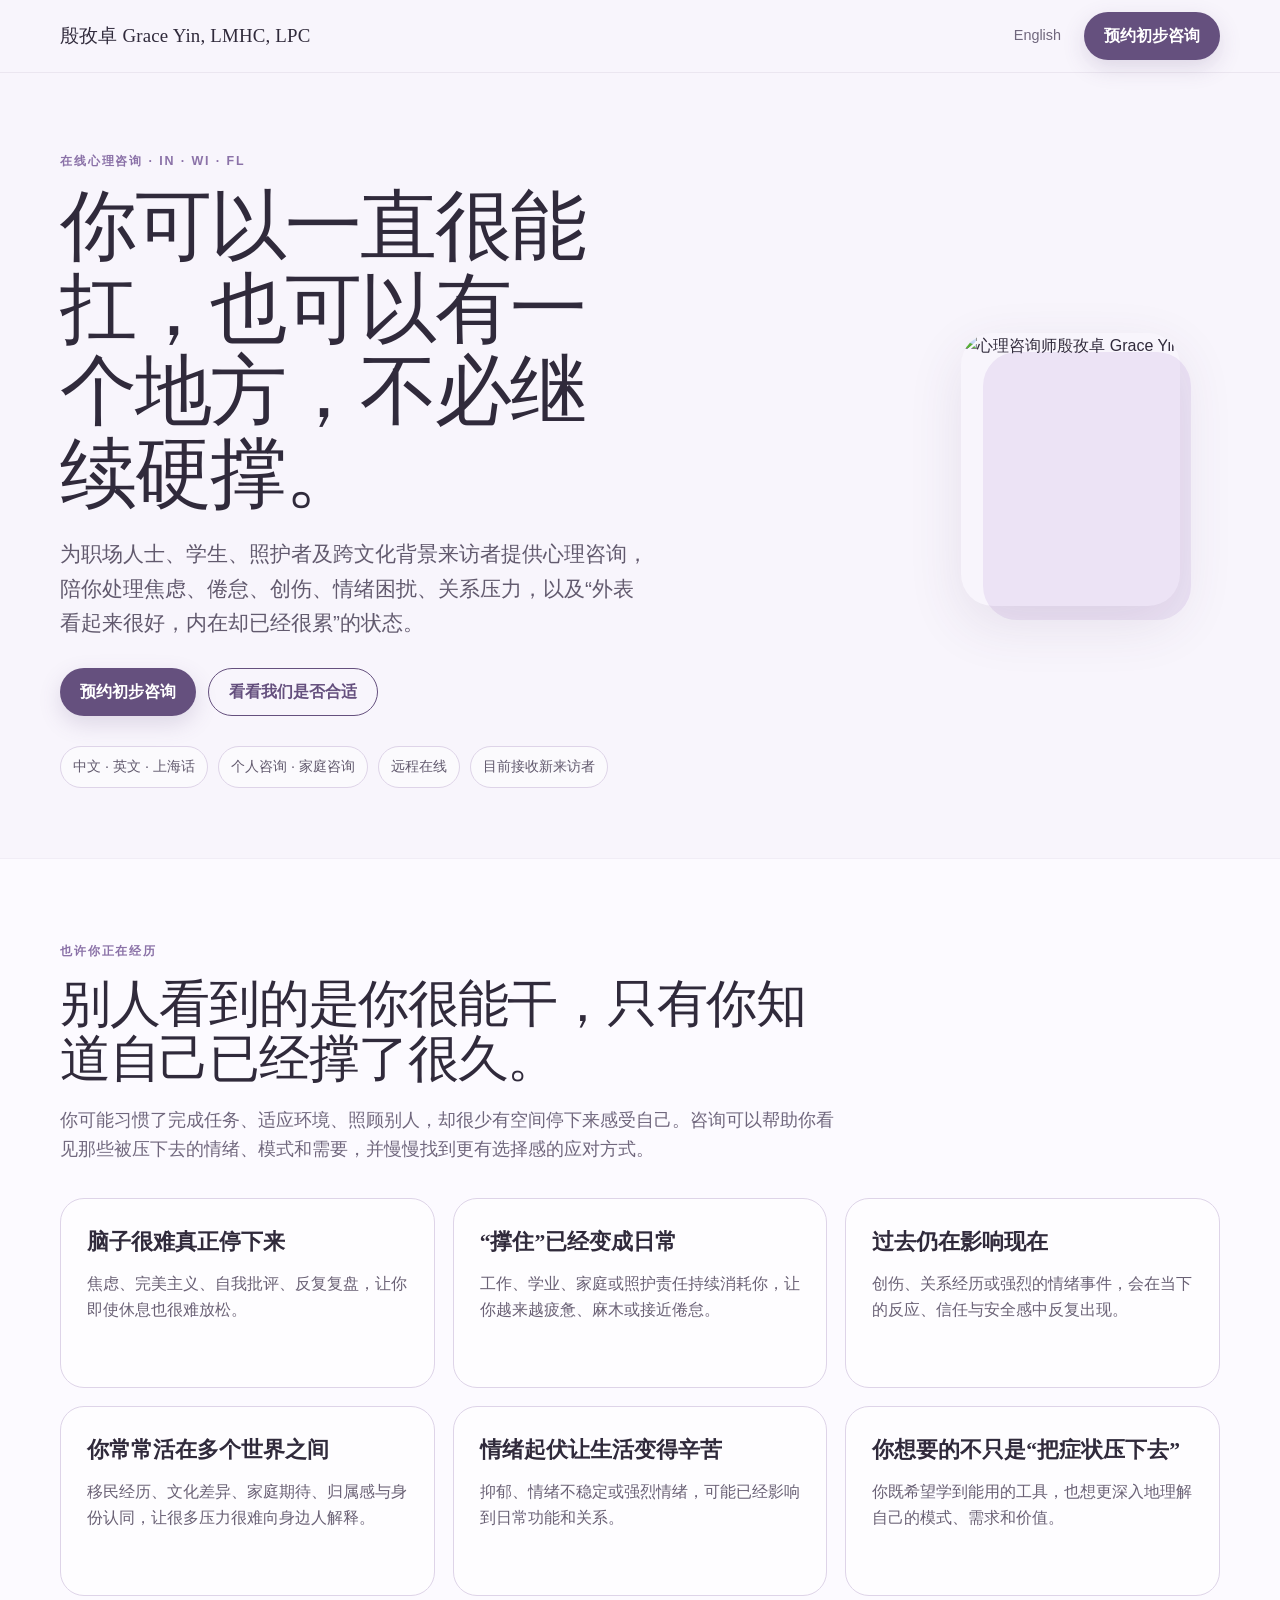
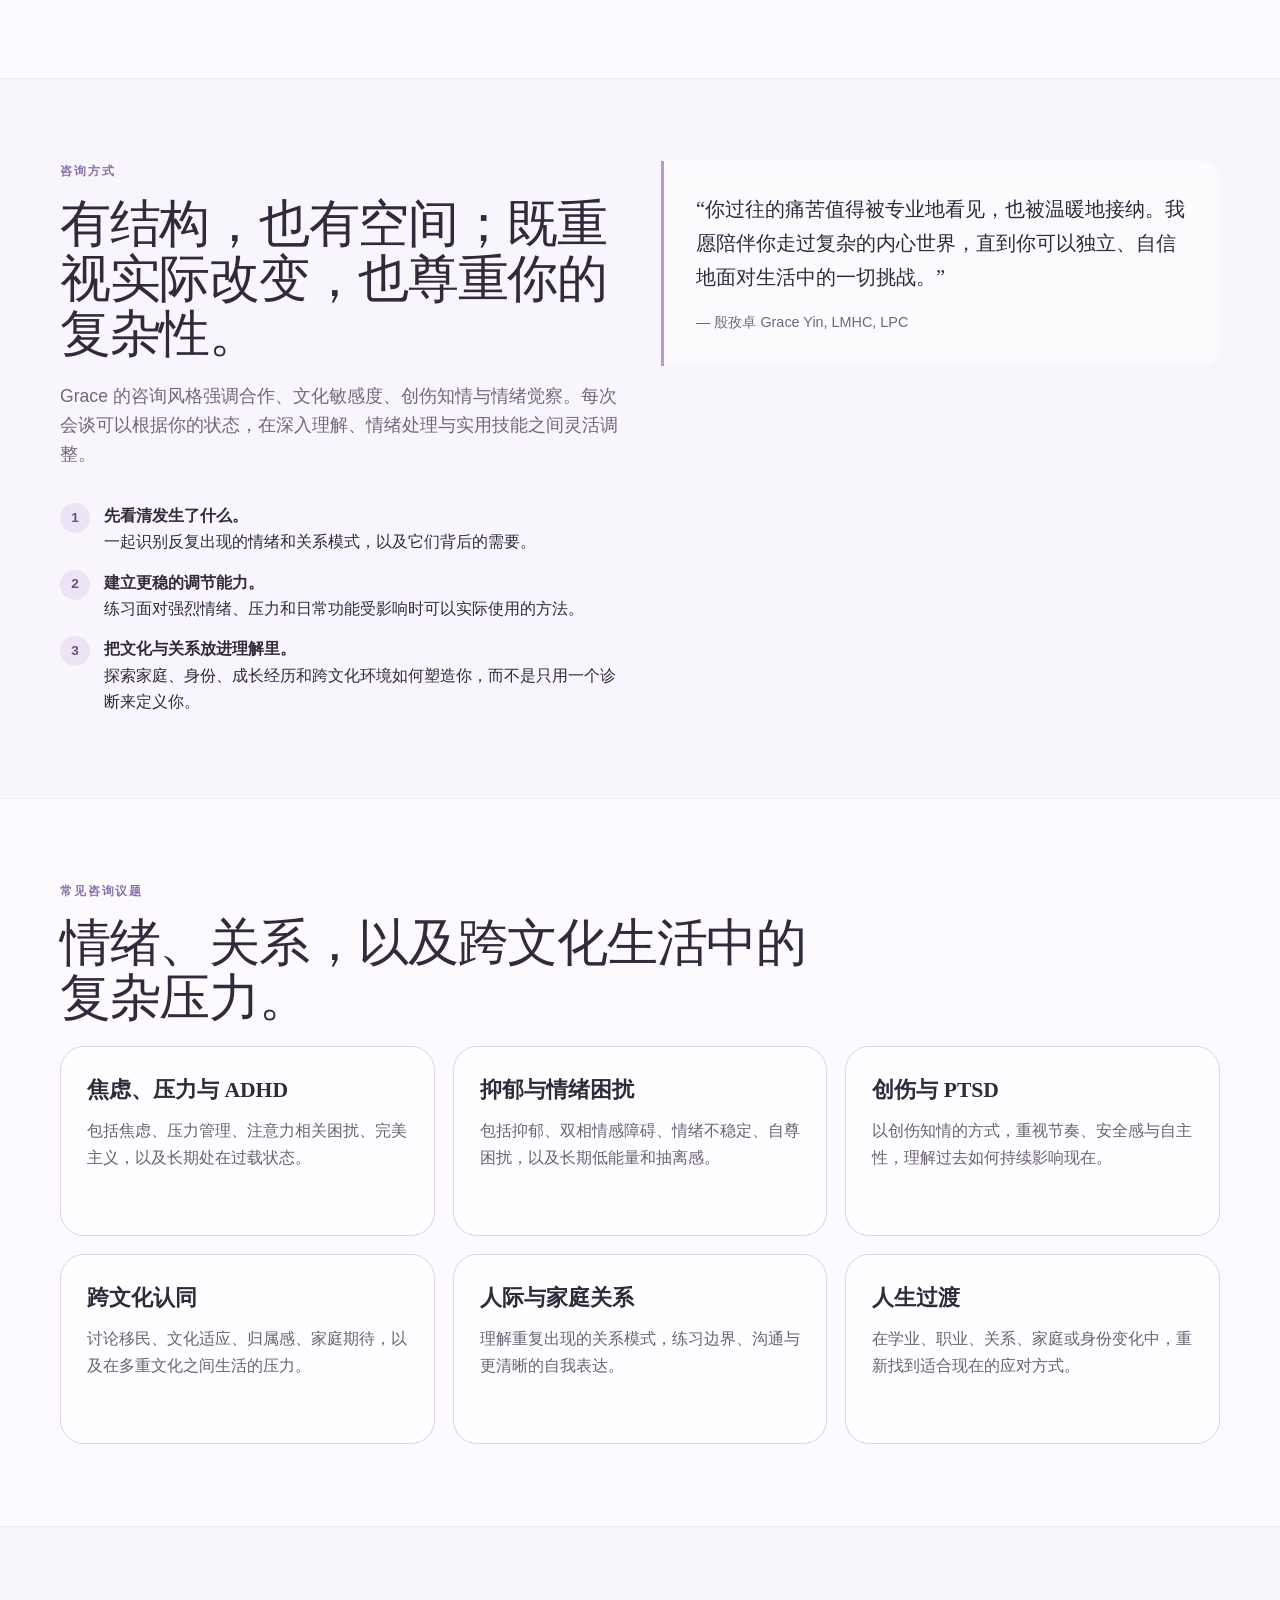
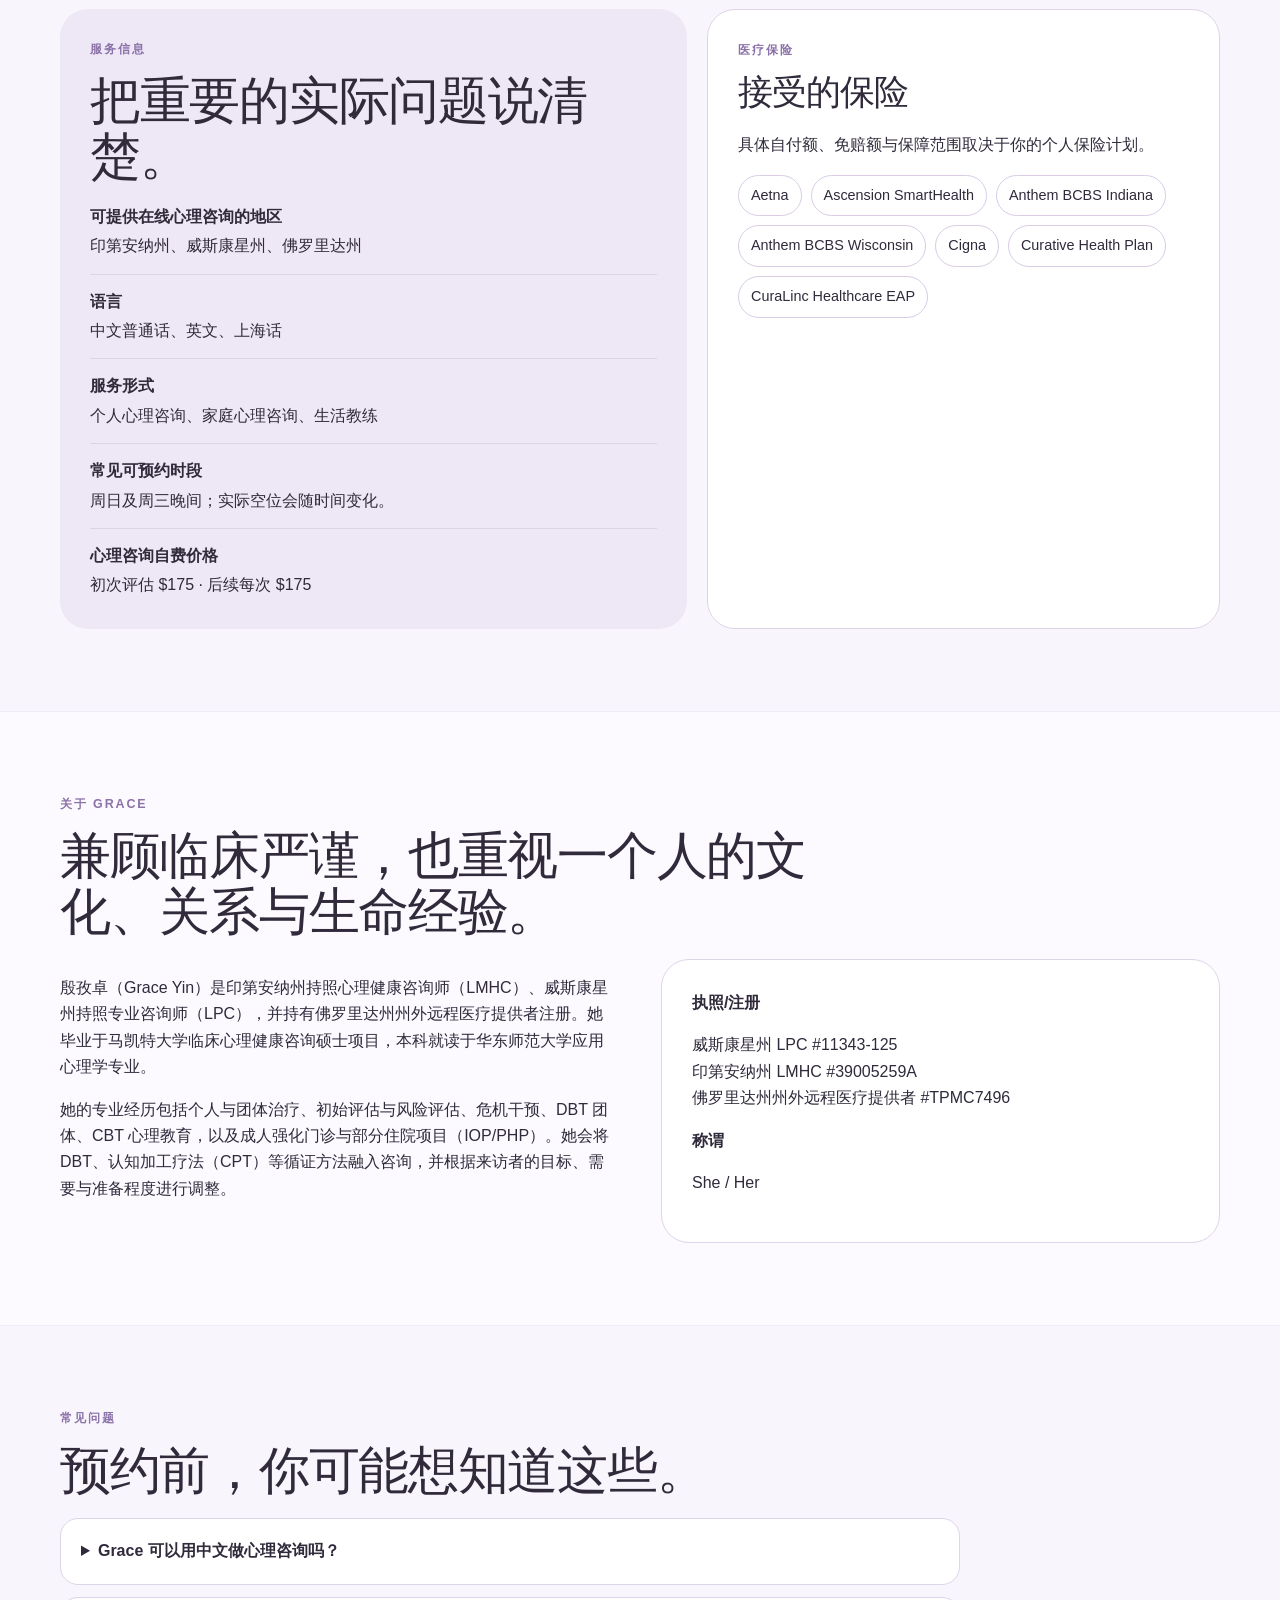
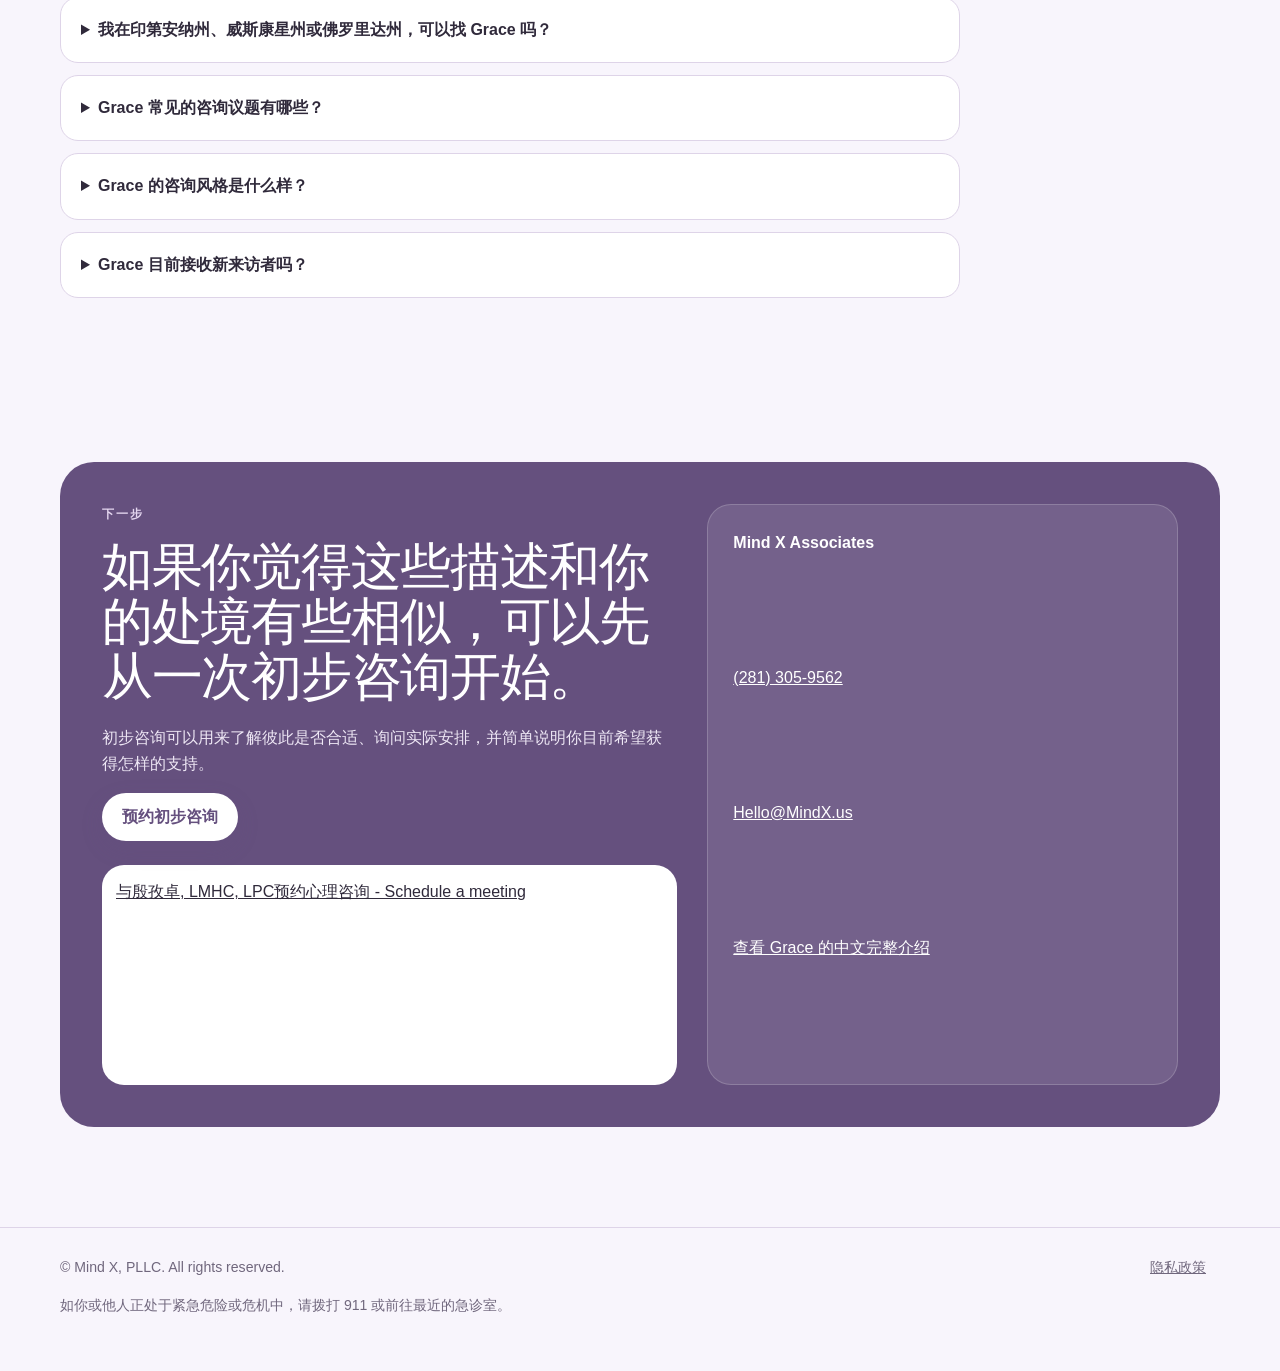
==== zh.html @ 33467c08 "Add Chinese Grace Yin landing page" ====
<!doctype html>
<html lang="zh-Hans">
<head>
<meta charset="utf-8"><meta name="viewport" content="width=device-width,initial-scale=1">
<title>殷孜卓 Grace Yin, LMHC, LPC | 中文在线心理咨询</title>
<meta name="description" content="殷孜卓 Grace Yin 提供中文、英文及上海话在线心理咨询，服务印第安纳州、威斯康星州与佛罗里达州，关注焦虑、抑郁、创伤、跨文化认同、关系与压力议题。">
<meta property="og:title" content="殷孜卓 Grace Yin, LMHC, LPC | Mind X Associates"><meta property="og:description" content="给那些外表撑得住、内心却已经很累的人，一个可以慢下来整理自己的空间。"><meta property="og:type" content="website"><meta property="og:image" content="assets/grace-yin.jpg">
<link rel="stylesheet" href="style.css"><link rel="alternate" hreflang="en" href="index.html"><link rel="alternate" hreflang="zh-Hans" href="zh.html">
</head>
<body>
<header class="site-header"><div class="wrap nav"><a class="brand" href="#top">殷孜卓 Grace Yin, LMHC, LPC</a><div class="nav-right"><a class="lang" href="index.html">English</a><a class="button" href="https://schedule.mindx.us/i/TqW5TT8s" target="_blank" rel="noopener">预约初步咨询</a></div></div></header>
<main id="top">
<section class="hero"><div class="wrap hero-grid"><div class="reveal"><p class="eyebrow">在线心理咨询 · IN · WI · FL</p><h1>你可以一直很能扛，也可以有一个地方，不必继续硬撑。</h1><p class="lead">为职场人士、学生、照护者及跨文化背景来访者提供心理咨询，陪你处理焦虑、倦怠、创伤、情绪困扰、关系压力，以及“外表看起来很好，内在却已经很累”的状态。</p><div class="cta-row"><a class="button" href="https://schedule.mindx.us/i/TqW5TT8s" target="_blank" rel="noopener">预约初步咨询</a><a class="button secondary" href="#fit">看看我们是否合适</a></div><div class="fit-row"><span class="pill">中文 · 英文 · 上海话</span><span class="pill">个人咨询 · 家庭咨询</span><span class="pill">远程在线</span><span class="pill">目前接收新来访者</span></div></div><figure class="portrait-wrap reveal"><img class="portrait" src="assets/grace-yin.jpg" alt="心理咨询师殷孜卓 Grace Yin"></figure></div></section>
<section class="section alt" id="fit"><div class="wrap"><p class="eyebrow">也许你正在经历</p><h2>别人看到的是你很能干，只有你知道自己已经撑了很久。</h2><p class="intro">你可能习惯了完成任务、适应环境、照顾别人，却很少有空间停下来感受自己。咨询可以帮助你看见那些被压下去的情绪、模式和需要，并慢慢找到更有选择感的应对方式。</p><div class="grid"><article class="card"><h3>脑子很难真正停下来</h3><p>焦虑、完美主义、自我批评、反复复盘，让你即使休息也很难放松。</p></article><article class="card"><h3>“撑住”已经变成日常</h3><p>工作、学业、家庭或照护责任持续消耗你，让你越来越疲惫、麻木或接近倦怠。</p></article><article class="card"><h3>过去仍在影响现在</h3><p>创伤、关系经历或强烈的情绪事件，会在当下的反应、信任与安全感中反复出现。</p></article><article class="card"><h3>你常常活在多个世界之间</h3><p>移民经历、文化差异、家庭期待、归属感与身份认同，让很多压力很难向身边人解释。</p></article><article class="card"><h3>情绪起伏让生活变得辛苦</h3><p>抑郁、情绪不稳定或强烈情绪，可能已经影响到日常功能和关系。</p></article><article class="card"><h3>你想要的不只是“把症状压下去”</h3><p>你既希望学到能用的工具，也想更深入地理解自己的模式、需求和价值。</p></article></div></div></section>
<section class="section"><div class="wrap split"><div><p class="eyebrow">咨询方式</p><h2>有结构，也有空间；既重视实际改变，也尊重你的复杂性。</h2><p class="intro">Grace 的咨询风格强调合作、文化敏感度、创伤知情与情绪觉察。每次会谈可以根据你的状态，在深入理解、情绪处理与实用技能之间灵活调整。</p><div class="approach-list"><div class="approach-item"><span class="num">1</span><div><strong>先看清发生了什么。</strong><br>一起识别反复出现的情绪和关系模式，以及它们背后的需要。</div></div><div class="approach-item"><span class="num">2</span><div><strong>建立更稳的调节能力。</strong><br>练习面对强烈情绪、压力和日常功能受影响时可以实际使用的方法。</div></div><div class="approach-item"><span class="num">3</span><div><strong>把文化与关系放进理解里。</strong><br>探索家庭、身份、成长经历和跨文化环境如何塑造你，而不是只用一个诊断来定义你。</div></div></div></div><div><div class="quote">“你过往的痛苦值得被专业地看见，也被温暖地接纳。我愿陪伴你走过复杂的内心世界，直到你可以独立、自信地面对生活中的一切挑战。”<cite>— 殷孜卓 Grace Yin, LMHC, LPC</cite></div></div></div></section>
<section class="section alt"><div class="wrap"><p class="eyebrow">常见咨询议题</p><h2>情绪、关系，以及跨文化生活中的复杂压力。</h2><div class="grid"><article class="card"><h3>焦虑、压力与 ADHD</h3><p>包括焦虑、压力管理、注意力相关困扰、完美主义，以及长期处在过载状态。</p></article><article class="card"><h3>抑郁与情绪困扰</h3><p>包括抑郁、双相情感障碍、情绪不稳定、自尊困扰，以及长期低能量和抽离感。</p></article><article class="card"><h3>创伤与 PTSD</h3><p>以创伤知情的方式，重视节奏、安全感与自主性，理解过去如何持续影响现在。</p></article><article class="card"><h3>跨文化认同</h3><p>讨论移民、文化适应、归属感、家庭期待，以及在多重文化之间生活的压力。</p></article><article class="card"><h3>人际与家庭关系</h3><p>理解重复出现的关系模式，练习边界、沟通与更清晰的自我表达。</p></article><article class="card"><h3>人生过渡</h3><p>在学业、职业、关系、家庭或身份变化中，重新找到适合现在的应对方式。</p></article></div></div></section>
<section class="section"><div class="wrap detail-grid"><div class="panel"><p class="eyebrow">服务信息</p><h2>把重要的实际问题说清楚。</h2><div class="meta-list"><div class="meta-row"><strong>可提供在线心理咨询的地区</strong>印第安纳州、威斯康星州、佛罗里达州</div><div class="meta-row"><strong>语言</strong>中文普通话、英文、上海话</div><div class="meta-row"><strong>服务形式</strong>个人心理咨询、家庭心理咨询、生活教练</div><div class="meta-row"><strong>常见可预约时段</strong>周日及周三晚间；实际空位会随时间变化。</div><div class="meta-row"><strong>心理咨询自费价格</strong>初次评估 $175 · 后续每次 $175</div></div></div><div class="panel light"><p class="eyebrow">医疗保险</p><h2 style="font-size:2.2rem">接受的保险</h2><p>具体自付额、免赔额与保障范围取决于你的个人保险计划。</p><div class="insurance"><span>Aetna</span><span>Ascension SmartHealth</span><span>Anthem BCBS Indiana</span><span>Anthem BCBS Wisconsin</span><span>Cigna</span><span>Curative Health Plan</span><span>CuraLinc Healthcare EAP</span></div></div></div></section>
<section class="section alt"><div class="wrap"><p class="eyebrow">关于 Grace</p><h2>兼顾临床严谨，也重视一个人的文化、关系与生命经验。</h2><div class="split"><div><p>殷孜卓（Grace Yin）是印第安纳州持照心理健康咨询师（LMHC）、威斯康星州持照专业咨询师（LPC），并持有佛罗里达州州外远程医疗提供者注册。她毕业于马凯特大学临床心理健康咨询硕士项目，本科就读于华东师范大学应用心理学专业。</p><p>她的专业经历包括个人与团体治疗、初始评估与风险评估、危机干预、DBT 团体、CBT 心理教育，以及成人强化门诊与部分住院项目（IOP/PHP）。她会将 DBT、认知加工疗法（CPT）等循证方法融入咨询，并根据来访者的目标、需要与准备程度进行调整。</p></div><div class="panel light"><strong>执照/注册</strong><p>威斯康星州 LPC #11343-125<br>印第安纳州 LMHC #39005259A<br>佛罗里达州州外远程医疗提供者 #TPMC7496</p><strong>称谓</strong><p>She / Her</p></div></div></div></section>
<section class="section"><div class="wrap"><p class="eyebrow">常见问题</p><h2>预约前，你可能想知道这些。</h2><div class="faq"><details><summary>Grace 可以用中文做心理咨询吗？</summary><p>可以。Grace 提供中文普通话、英文及上海话服务。</p></details><details><summary>我在印第安纳州、威斯康星州或佛罗里达州，可以找 Grace 吗？</summary><p>Grace 可在印第安纳州和威斯康星州提供在线心理咨询，并通过佛罗里达州州外远程医疗注册为当地来访者提供服务。</p></details><details><summary>Grace 常见的咨询议题有哪些？</summary><p>包括 ADHD、焦虑、抑郁、双相情感障碍、压力管理、跨文化认同、自尊、人生过渡、创伤与 PTSD、人际关系问题。</p></details><details><summary>Grace 的咨询风格是什么样？</summary><p>她的风格比较有结构、重视合作，也会关注情绪与文化背景。根据你的需要，有些会谈更偏向理解和处理情绪，有些则会更偏向具体的调节和应对策略。</p></details><details><summary>Grace 目前接收新来访者吗？</summary><p>目前 Mind X Associates 的资料显示 Grace 正在接收新来访者；实际可预约时间可能会变化。</p></details></div></div></section>
<section class="section contact"><div class="wrap contact-box"><div><p class="eyebrow" style="color:#e4d6ef">下一步</p><h2>如果你觉得这些描述和你的处境有些相似，可以先从一次初步咨询开始。</h2><p>初步咨询可以用来了解彼此是否合适、询问实际安排，并简单说明你目前希望获得怎样的支持。</p><a class="button" href="https://schedule.mindx.us/i/TqW5TT8s" target="_blank" rel="noopener">预约初步咨询</a><div class="zcal-wrap"><script type="text/javascript" async src="https://static.zcal.co/embed/v1/embed.js"></script>
<div class="zcal-inline-widget"><a href="https://schedule.mindx.us/i/TqW5TT8s">与殷孜卓, LMHC, LPC预约心理咨询 - Schedule a meeting</a></div></div></div><div class="contact-card"><strong>Mind X Associates</strong><a href="tel:+12813059562">(281) 305-9562</a><a href="mailto:Hello@MindX.us">Hello@MindX.us</a><a href="https://www.mindx.us/zh/zizhuo-yin" target="_blank" rel="noopener">查看 Grace 的中文完整介绍</a></div></div></section>
</main>
<footer class="footer"><div class="wrap"><div class="footer-row"><span>© Mind X, PLLC. All rights reserved.</span><span class="legal"><a href="https://www.mindx.us/privacy-policy/" target="_blank" rel="noopener">隐私政策</a></span></div><p class="crisis">如你或他人正处于紧急危险或危机中，请拨打 911 或前往最近的急诊室。</p></div></footer>
<script src="main.js"></script>
</body></html>
---- style.css ----
:root{
  --bg:#f3f6f1;--surface:#fbfcf8;--ink:#22302a;--muted:#66756d;--green:#607969;--green-dark:#344d40;--green-soft:#dfe8e1;--line:#d5ded7;--warm:#c7aa83;--shadow:0 18px 55px rgba(36,57,47,.10);--radius:24px;--max:1160px
}
*{box-sizing:border-box} html{scroll-behavior:smooth} body{margin:0;background:var(--bg);color:var(--ink);font-family:Inter,ui-sans-serif,-apple-system,BlinkMacSystemFont,"Segoe UI","Noto Sans SC","PingFang SC","Microsoft YaHei",sans-serif;line-height:1.65}
a{color:inherit} img{max-width:100%;display:block}.wrap{width:min(calc(100% - 36px),var(--max));margin:auto}.site-header{position:sticky;top:0;z-index:20;background:rgba(243,246,241,.9);backdrop-filter:blur(14px);border-bottom:1px solid rgba(52,77,64,.08)}.nav{min-height:72px;display:flex;align-items:center;justify-content:space-between;gap:18px}.brand{text-decoration:none;font-family:Georgia,"Times New Roman",serif;font-size:1.18rem;letter-spacing:.01em}.nav-right{display:flex;align-items:center;gap:12px}.lang{font-size:.9rem;text-decoration:none;color:var(--muted);padding:9px 11px;border-radius:999px}.lang:hover,.lang:focus-visible{background:var(--green-soft)}.button{display:inline-flex;align-items:center;justify-content:center;min-height:48px;padding:0 20px;background:var(--green-dark);color:#fff;text-decoration:none;border-radius:999px;font-weight:700;box-shadow:0 8px 22px rgba(52,77,64,.18);transition:.2s ease}.button:hover{transform:translateY(-1px);background:#2d4438}.button.secondary{background:transparent;color:var(--green-dark);border:1px solid var(--green-dark);box-shadow:none}.button.secondary:hover{background:var(--green-soft)}.hero{padding:78px 0 70px}.hero-grid{display:grid;grid-template-columns:1.08fr .92fr;gap:64px;align-items:center}.eyebrow{font-size:.78rem;letter-spacing:.15em;text-transform:uppercase;color:var(--green);font-weight:800;margin:0 0 14px}.hero h1,.section h2{font-family:Georgia,"Times New Roman",serif;font-weight:500;line-height:1.08;letter-spacing:-.025em}.hero h1{font-size:clamp(3rem,6vw,5.6rem);margin:0 0 20px;max-width:760px}.lead{font-size:clamp(1.08rem,1.8vw,1.3rem);color:#53625b;max-width:720px;margin:0 0 28px}.cta-row{display:flex;gap:12px;flex-wrap:wrap}.fit-row{display:flex;gap:10px;flex-wrap:wrap;margin-top:30px}.pill{padding:8px 12px;border:1px solid var(--line);background:rgba(255,255,255,.55);border-radius:999px;font-size:.9rem;color:#526159}.portrait-wrap{position:relative;max-width:500px;margin-left:auto}.portrait-wrap:before{content:"";position:absolute;inset:7% -5% -5% 10%;border-radius:34px;background:var(--green-soft);z-index:-1}.portrait{aspect-ratio:4/5;object-fit:cover;object-position:center 18%;border-radius:32px;box-shadow:var(--shadow)}.section{padding:82px 0}.section.alt{background:var(--surface);border-block:1px solid rgba(52,77,64,.06)}.section h2{font-size:clamp(2.15rem,4vw,3.65rem);margin:0 0 20px;max-width:780px}.intro{font-size:1.1rem;color:var(--muted);max-width:790px;margin-bottom:34px}.grid{display:grid;grid-template-columns:repeat(3,1fr);gap:18px}.card{background:rgba(255,255,255,.68);border:1px solid var(--line);border-radius:var(--radius);padding:26px;min-height:190px}.card h3{font-family:Georgia,"Times New Roman",serif;font-weight:600;font-size:1.35rem;margin:0 0 10px}.card p{margin:0;color:#5b6a62}.split{display:grid;grid-template-columns:1fr 1fr;gap:42px;align-items:start}.quote{padding:32px;border-left:3px solid var(--warm);background:rgba(255,255,255,.55);border-radius:0 20px 20px 0;font-family:Georgia,"Times New Roman",serif;font-size:1.28rem}.quote cite{display:block;margin-top:16px;font-family:Inter,sans-serif;font-size:.9rem;color:var(--muted);font-style:normal}.approach-list{display:grid;gap:14px;margin-top:20px}.approach-item{display:grid;grid-template-columns:32px 1fr;gap:12px;align-items:start}.num{width:30px;height:30px;border-radius:50%;background:var(--green-soft);display:grid;place-items:center;font-weight:800;color:var(--green-dark);font-size:.85rem}.detail-grid{display:grid;grid-template-columns:1.1fr .9fr;gap:20px}.panel{background:#e6ede7;border-radius:28px;padding:30px}.panel.light{background:#fff;border:1px solid var(--line)}.insurance{display:flex;flex-wrap:wrap;gap:9px;margin-top:16px}.insurance span{background:#fff;border:1px solid #cbd7ce;border-radius:999px;padding:8px 12px;font-size:.9rem}.meta-list{display:grid;gap:14px}.meta-row{padding-bottom:14px;border-bottom:1px solid rgba(52,77,64,.12)}.meta-row:last-child{border:0;padding-bottom:0}.meta-row strong{display:block;margin-bottom:3px}.faq{display:grid;gap:12px;max-width:900px}.faq details{background:#fff;border:1px solid var(--line);border-radius:18px;padding:0 20px}.faq summary{cursor:pointer;font-weight:700;padding:19px 0}.faq p{color:var(--muted);margin:0 0 20px}.contact{padding-bottom:100px}.contact-box{display:grid;grid-template-columns:1.1fr .9fr;gap:30px;background:var(--green-dark);color:#fff;border-radius:34px;padding:42px}.contact-box h2{color:#fff}.contact-box p{color:#dbe5df}.contact-box .button{background:#fff;color:var(--green-dark)}.contact-card{background:rgba(255,255,255,.10);border:1px solid rgba(255,255,255,.18);border-radius:24px;padding:25px;display:grid;gap:10px}.contact-card a{color:#fff}.footer{border-top:1px solid var(--line);padding:28px 0 40px;color:var(--muted);font-size:.88rem}.footer-row{display:flex;justify-content:space-between;gap:20px;flex-wrap:wrap}.legal a{margin-right:14px}.crisis{margin-top:14px;max-width:850px}.reveal{opacity:0;transform:translateY(12px);transition:.55s ease}.reveal.visible{opacity:1;transform:none}:focus-visible{outline:3px solid #b9915f;outline-offset:3px}
@media(max-width:850px){.hero{padding-top:46px}.hero-grid,.split,.detail-grid,.contact-box{grid-template-columns:1fr}.portrait-wrap{margin:12px auto 0;max-width:520px}.hero-grid{gap:36px}.grid{grid-template-columns:1fr 1fr}.nav .button{display:none}.contact-box{padding:30px}.section{padding:64px 0}}
@media(max-width:560px){.wrap{width:min(calc(100% - 24px),var(--max))}.nav{min-height:64px}.brand{font-size:1rem}.lang{padding:7px 9px}.hero h1{font-size:2.8rem}.grid{grid-template-columns:1fr}.section{padding:54px 0}.card{min-height:auto;padding:22px}.portrait{border-radius:24px}.contact-box{padding:24px;border-radius:26px}.button{width:100%}.cta-row{display:grid}.fit-row{gap:7px}.pill{font-size:.82rem}}
@media(prefers-reduced-motion:reduce){html{scroll-behavior:auto}.button,.reveal{transition:none}.reveal{opacity:1;transform:none}}

/* Light lavender palette */
:root{--bg:#f8f5fc;--surface:#fcfaff;--ink:#302a3b;--muted:#70677d;--green:#8b72a8;--green-dark:#65507e;--green-soft:#ece3f5;--line:#ded4e8;--warm:#b99bc9;--shadow:0 18px 55px rgba(80,59,104,.11)}
.site-header{background:rgba(248,245,252,.92);border-bottom-color:rgba(101,80,126,.09)}
.button{box-shadow:0 8px 22px rgba(101,80,126,.18)}
.button:hover{background:#58446f}
.lead,.pill{color:#625a6e}
.section.alt{border-block-color:rgba(101,80,126,.07)}
.card p{color:#6a6175}
.panel{background:#eee7f5}
.insurance span{border-color:#d9cce5}
.meta-row{border-bottom-color:rgba(101,80,126,.13)}
.contact-box p{color:#eee7f5}
:focus-visible{outline-color:#a987bd}
.zcal-wrap{margin-top:24px;background:#fff;border-radius:22px;padding:14px;min-height:220px;color:var(--ink);overflow:hidden}
.zcal-wrap .zcal-inline-widget{width:100%;min-height:190px}
@media(max-width:600px){.zcal-wrap{padding:8px;border-radius:16px}}
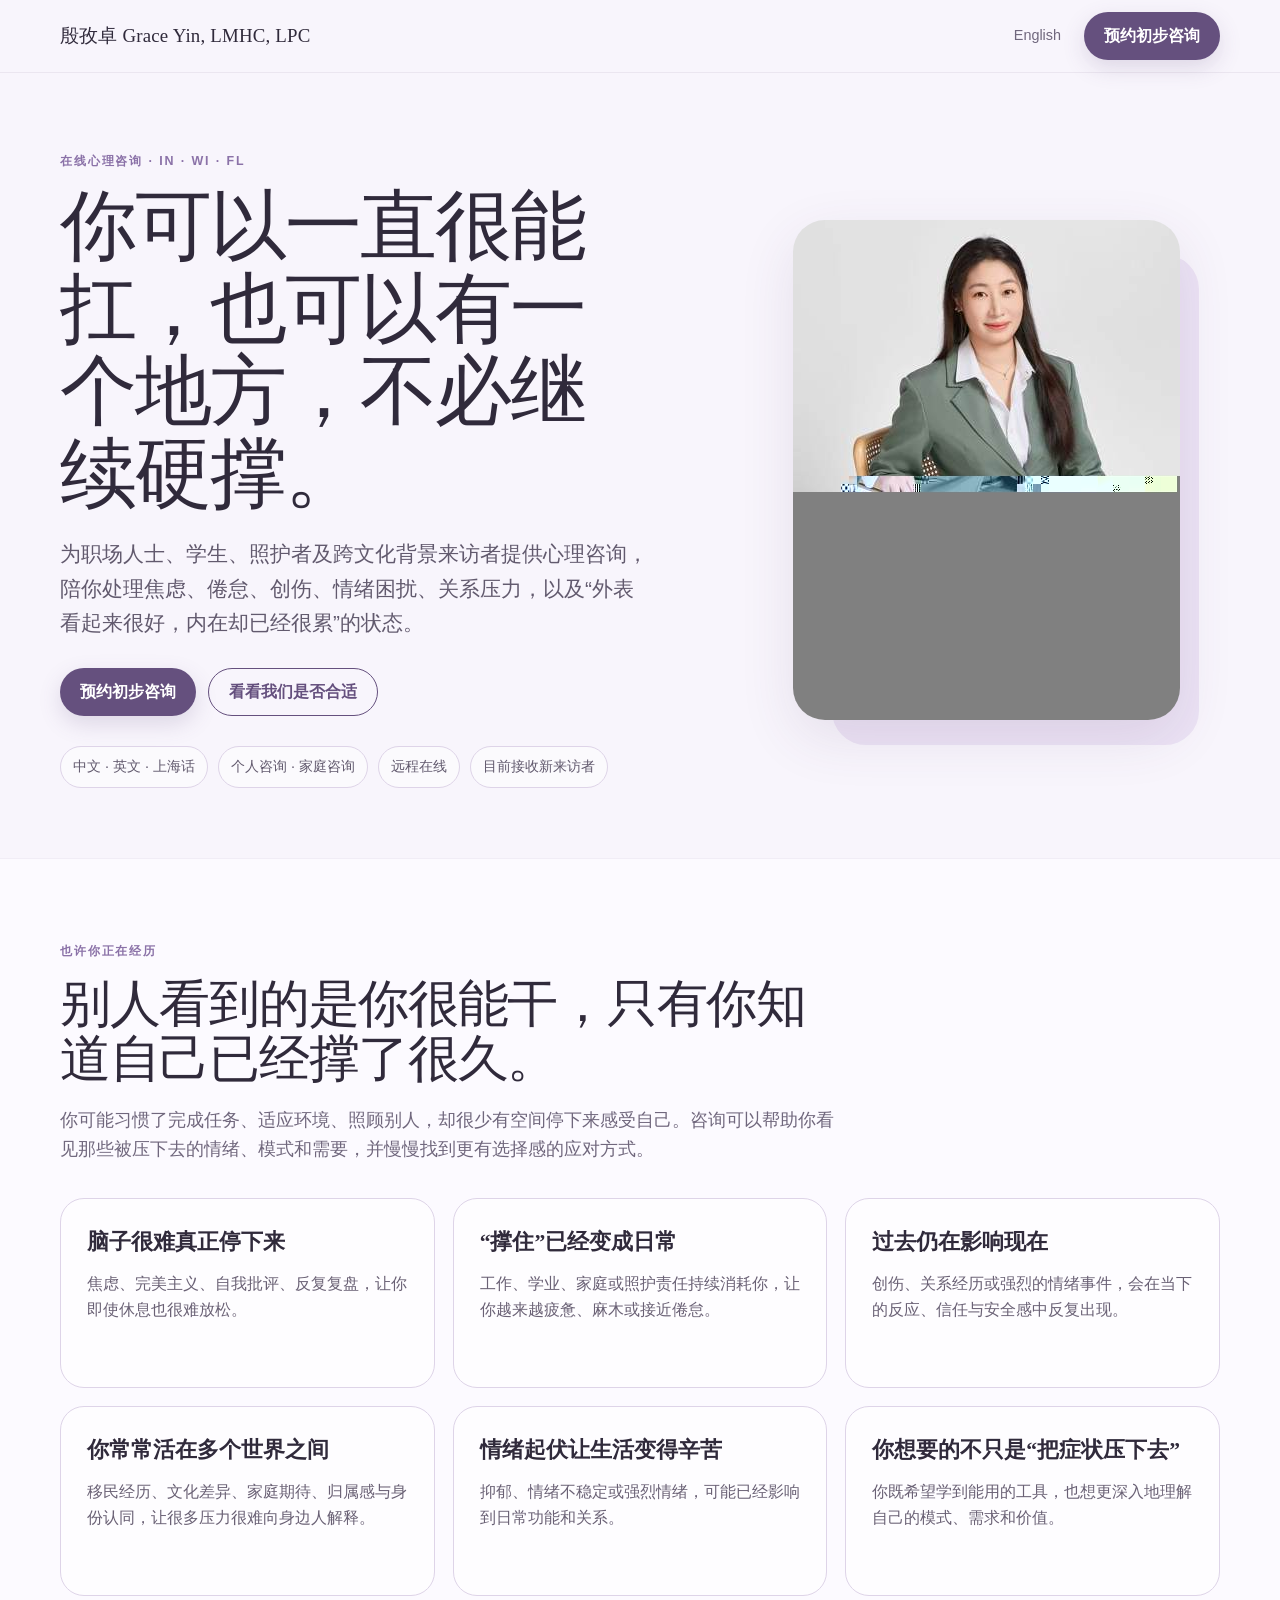
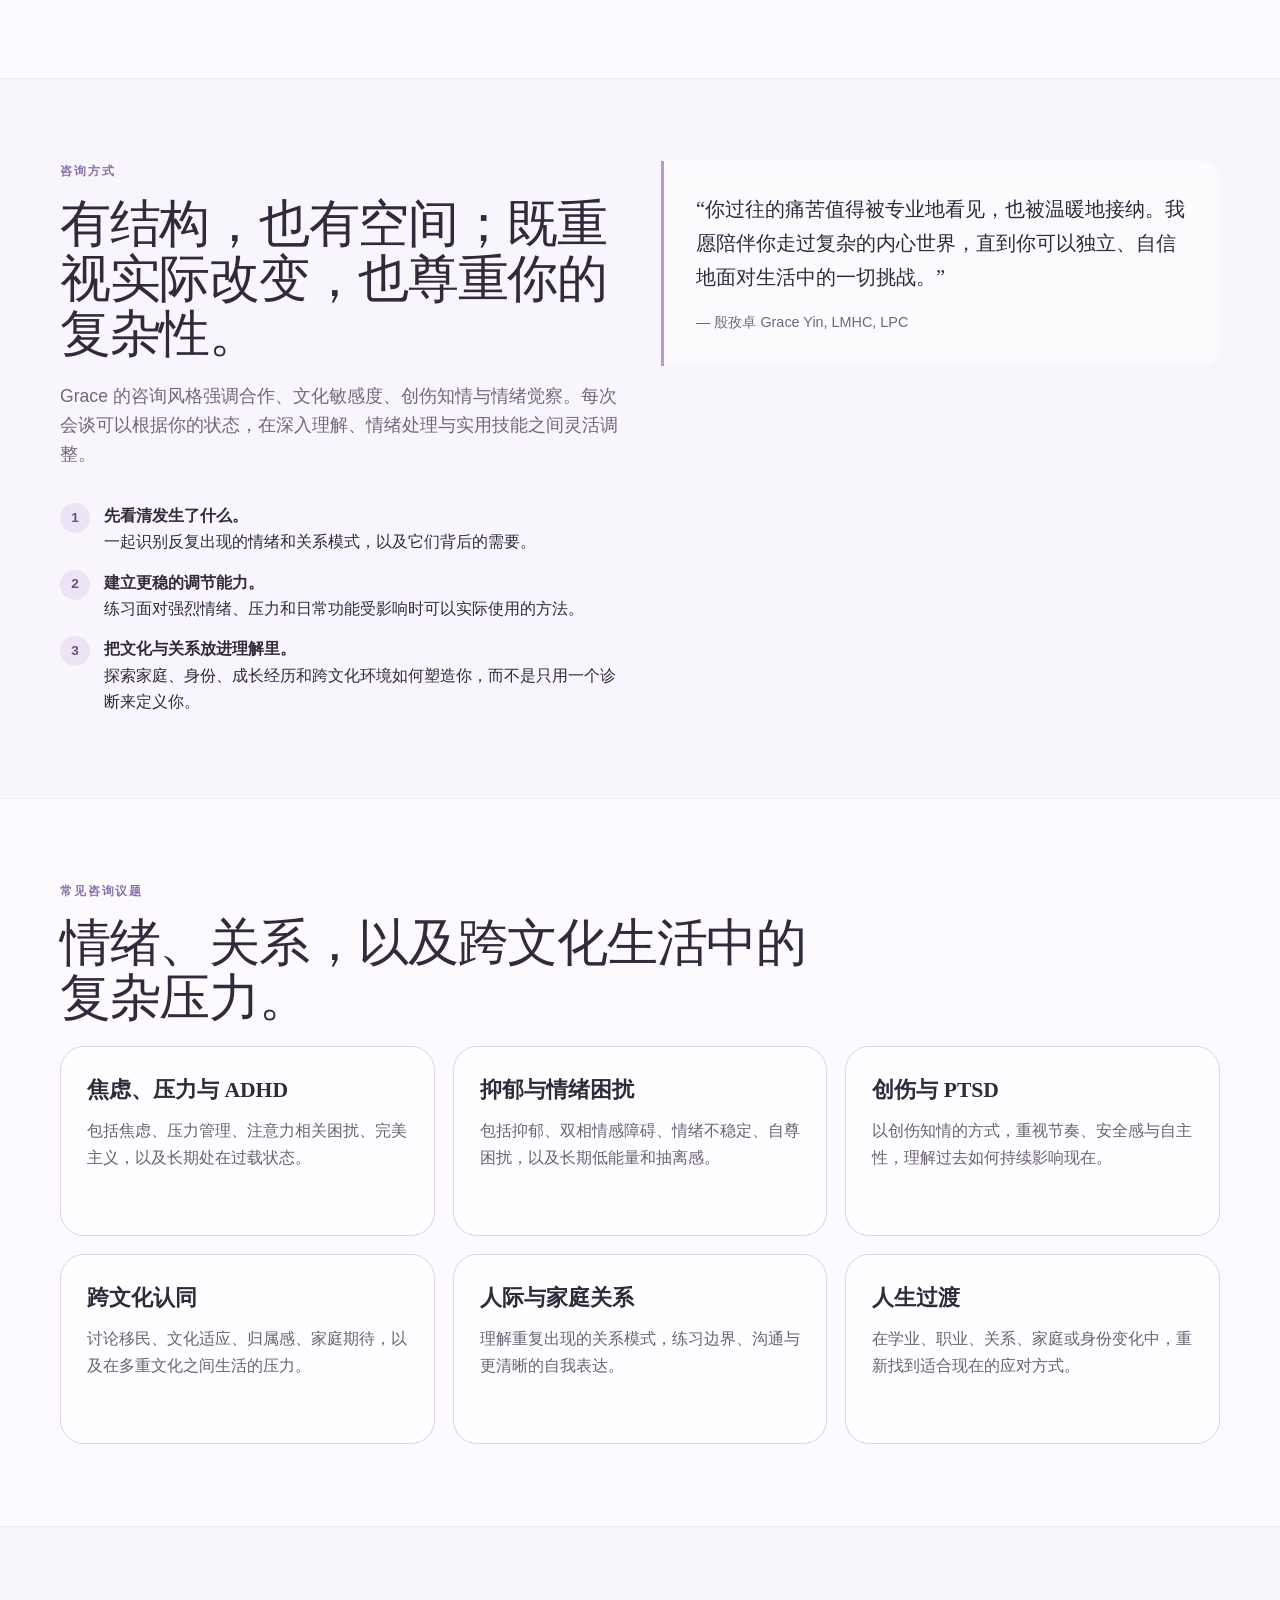
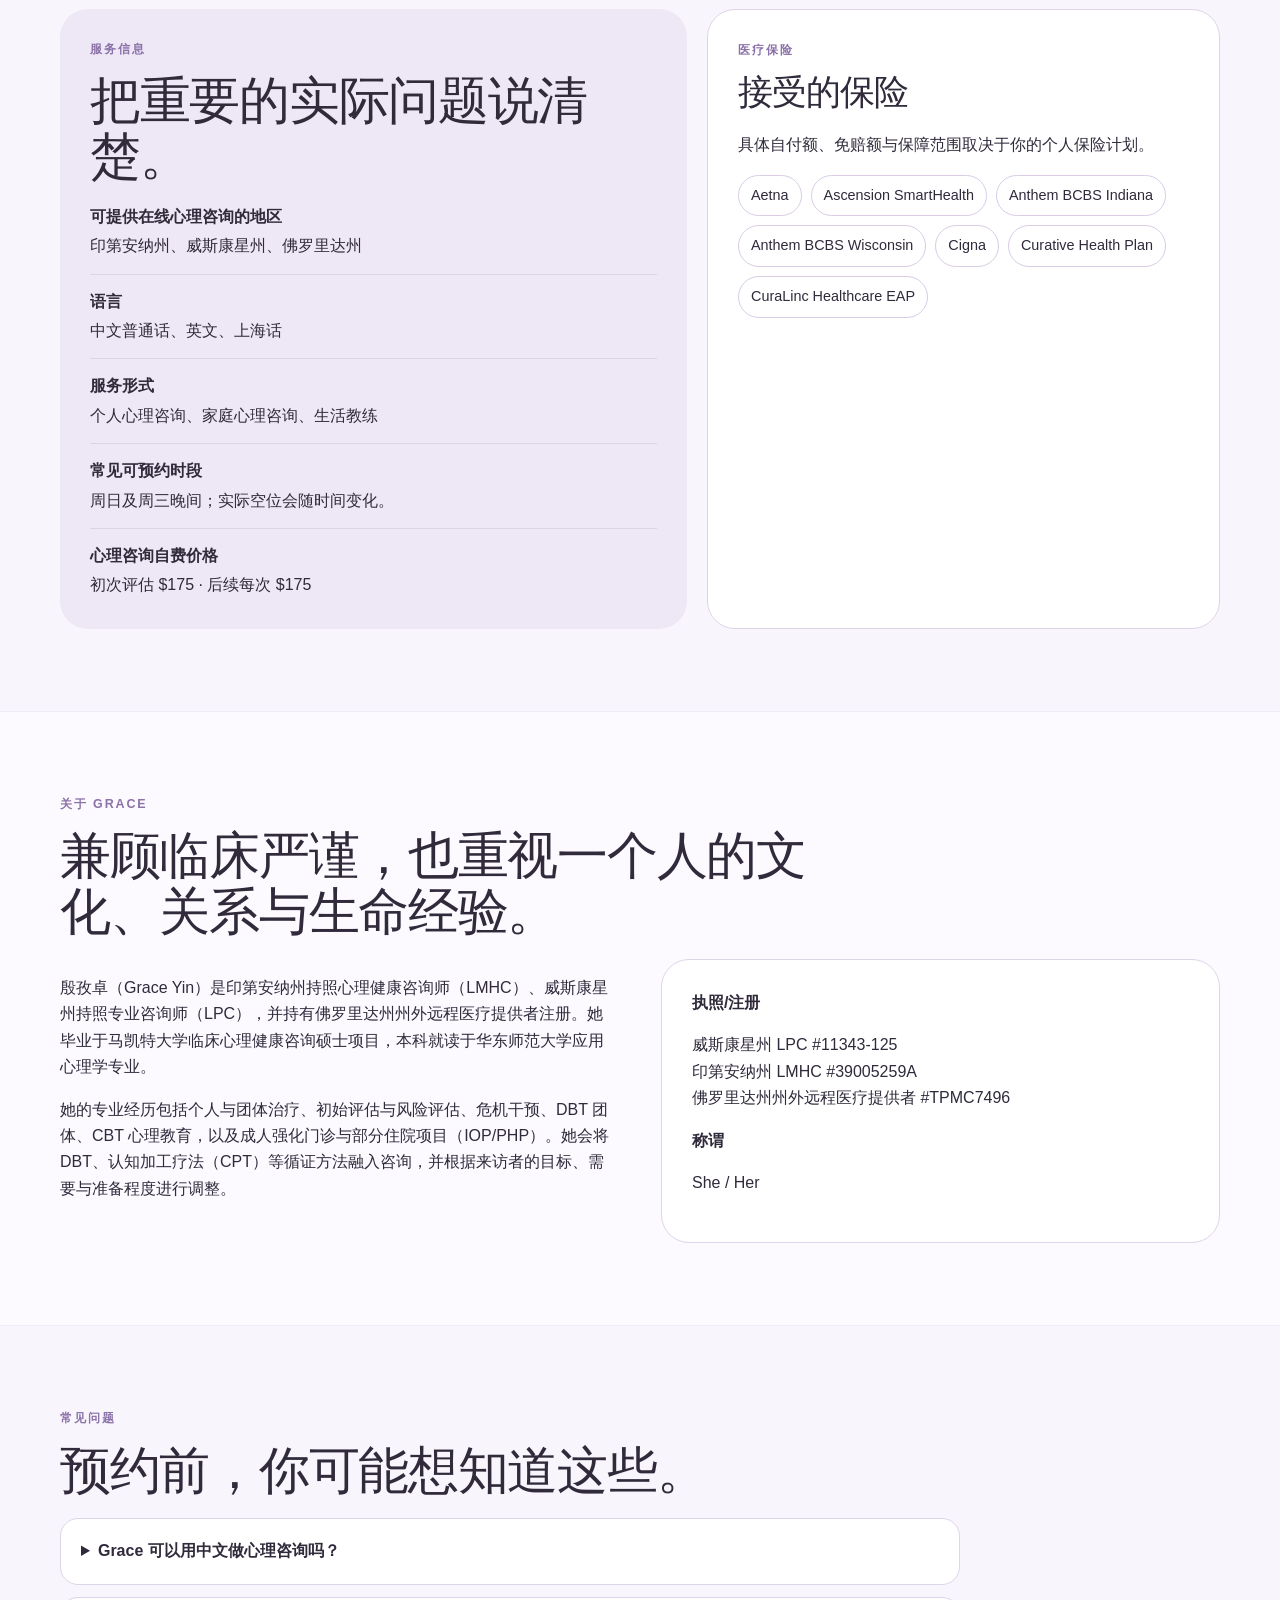
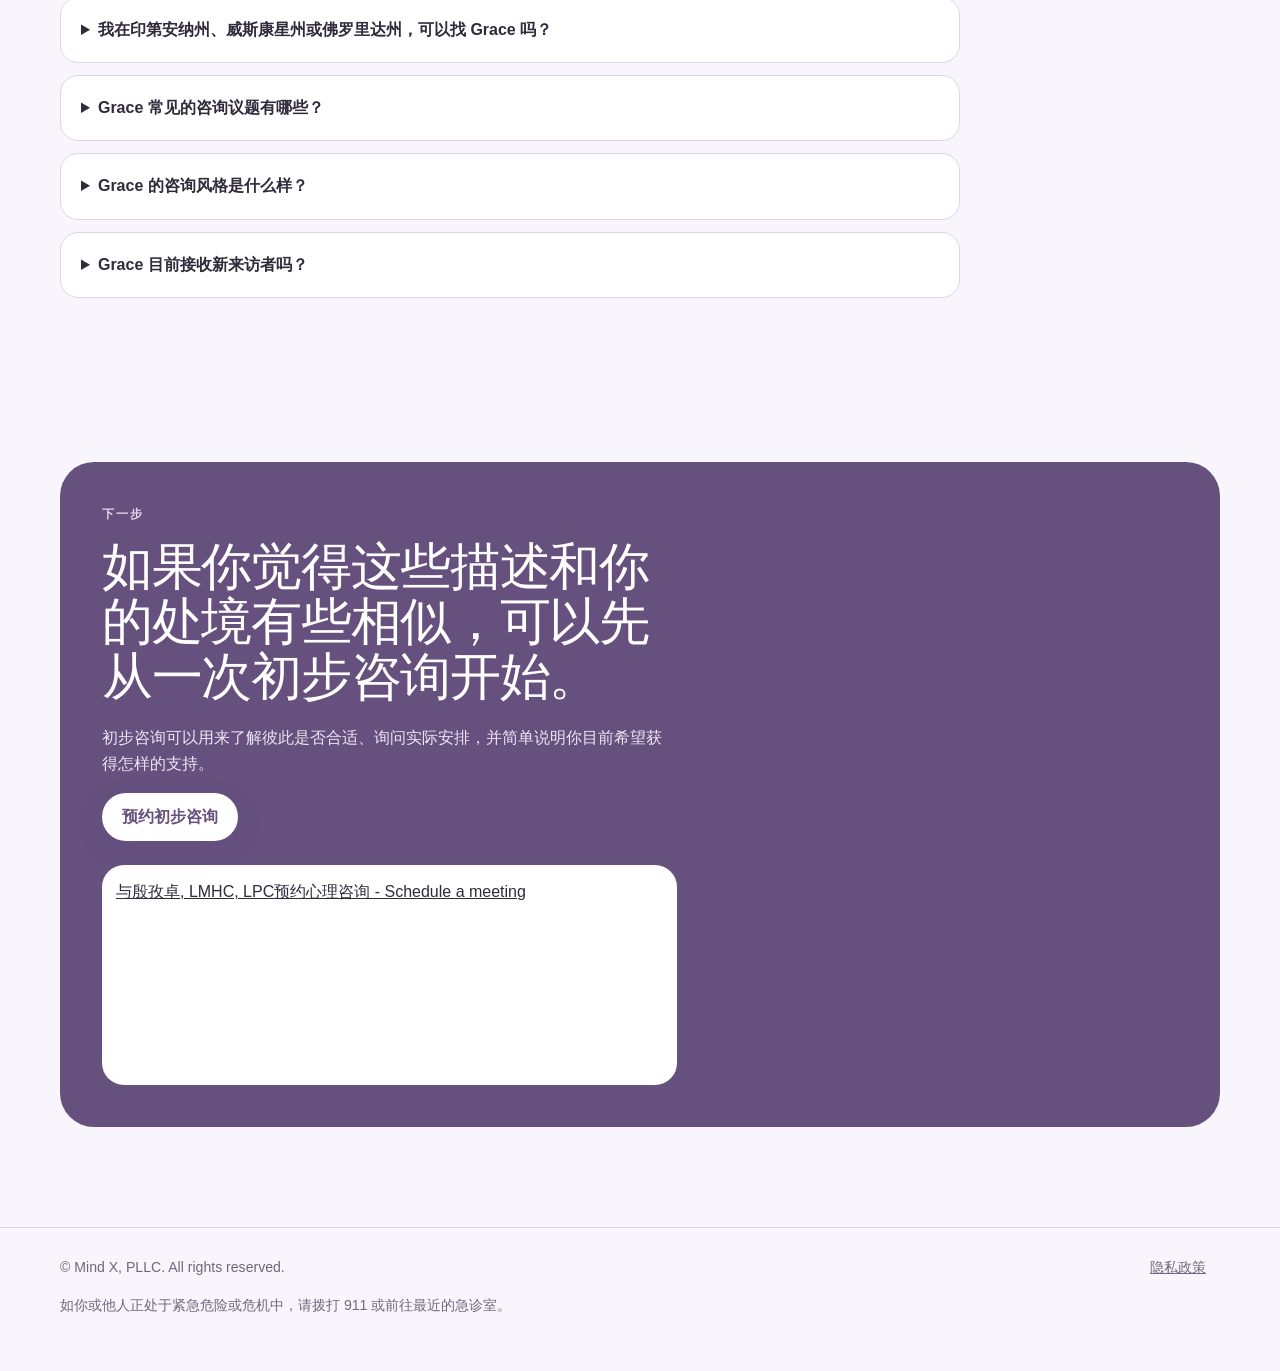
==== commit 5659ab4d: "updated" ====
--- a/zh.html
+++ b/zh.html
@@ -8,17 +8,17 @@
 <link rel="stylesheet" href="style.css"><link rel="alternate" hreflang="en" href="index.html"><link rel="alternate" hreflang="zh-Hans" href="zh.html">
 </head>
 <body>
-<header class="site-header"><div class="wrap nav"><a class="brand" href="#top">殷孜卓 Grace Yin, LMHC, LPC</a><div class="nav-right"><a class="lang" href="index.html">English</a><a class="button" href="https://schedule.mindx.us/i/TqW5TT8s" target="_blank" rel="noopener">预约初步咨询</a></div></div></header>
+<header class="site-header"><div class="wrap nav"><a class="brand" href="#top">殷孜卓 Grace Yin, LMHC, LPC</a><div class="nav-right"><a class="lang" href="index.html">English</a><a class="button" href="https://schedule.mindx.us/zizhuo-yin" target="_blank" rel="noopener">预约初步咨询</a></div></div></header>
 <main id="top">
-<section class="hero"><div class="wrap hero-grid"><div class="reveal"><p class="eyebrow">在线心理咨询 · IN · WI · FL</p><h1>你可以一直很能扛，也可以有一个地方，不必继续硬撑。</h1><p class="lead">为职场人士、学生、照护者及跨文化背景来访者提供心理咨询，陪你处理焦虑、倦怠、创伤、情绪困扰、关系压力，以及“外表看起来很好，内在却已经很累”的状态。</p><div class="cta-row"><a class="button" href="https://schedule.mindx.us/i/TqW5TT8s" target="_blank" rel="noopener">预约初步咨询</a><a class="button secondary" href="#fit">看看我们是否合适</a></div><div class="fit-row"><span class="pill">中文 · 英文 · 上海话</span><span class="pill">个人咨询 · 家庭咨询</span><span class="pill">远程在线</span><span class="pill">目前接收新来访者</span></div></div><figure class="portrait-wrap reveal"><img class="portrait" src="assets/grace-yin.jpg" alt="心理咨询师殷孜卓 Grace Yin"></figure></div></section>
+<section class="hero"><div class="wrap hero-grid"><div class="reveal"><p class="eyebrow">在线心理咨询 · IN · WI · FL</p><h1>你可以一直很能扛，也可以有一个地方，不必继续硬撑。</h1><p class="lead">为职场人士、学生、照护者及跨文化背景来访者提供心理咨询，陪你处理焦虑、倦怠、创伤、情绪困扰、关系压力，以及“外表看起来很好，内在却已经很累”的状态。</p><div class="cta-row"><a class="button" href="https://schedule.mindx.us/zizhuo-yin" target="_blank" rel="noopener">预约初步咨询</a><a class="button secondary" href="#fit">看看我们是否合适</a></div><div class="fit-row"><span class="pill">中文 · 英文 · 上海话</span><span class="pill">个人咨询 · 家庭咨询</span><span class="pill">远程在线</span><span class="pill">目前接收新来访者</span></div></div><figure class="portrait-wrap reveal"><img class="portrait" src="assets/grace-yin.jpg" alt="心理咨询师殷孜卓 Grace Yin"></figure></div></section>
 <section class="section alt" id="fit"><div class="wrap"><p class="eyebrow">也许你正在经历</p><h2>别人看到的是你很能干，只有你知道自己已经撑了很久。</h2><p class="intro">你可能习惯了完成任务、适应环境、照顾别人，却很少有空间停下来感受自己。咨询可以帮助你看见那些被压下去的情绪、模式和需要，并慢慢找到更有选择感的应对方式。</p><div class="grid"><article class="card"><h3>脑子很难真正停下来</h3><p>焦虑、完美主义、自我批评、反复复盘，让你即使休息也很难放松。</p></article><article class="card"><h3>“撑住”已经变成日常</h3><p>工作、学业、家庭或照护责任持续消耗你，让你越来越疲惫、麻木或接近倦怠。</p></article><article class="card"><h3>过去仍在影响现在</h3><p>创伤、关系经历或强烈的情绪事件，会在当下的反应、信任与安全感中反复出现。</p></article><article class="card"><h3>你常常活在多个世界之间</h3><p>移民经历、文化差异、家庭期待、归属感与身份认同，让很多压力很难向身边人解释。</p></article><article class="card"><h3>情绪起伏让生活变得辛苦</h3><p>抑郁、情绪不稳定或强烈情绪，可能已经影响到日常功能和关系。</p></article><article class="card"><h3>你想要的不只是“把症状压下去”</h3><p>你既希望学到能用的工具，也想更深入地理解自己的模式、需求和价值。</p></article></div></div></section>
 <section class="section"><div class="wrap split"><div><p class="eyebrow">咨询方式</p><h2>有结构，也有空间；既重视实际改变，也尊重你的复杂性。</h2><p class="intro">Grace 的咨询风格强调合作、文化敏感度、创伤知情与情绪觉察。每次会谈可以根据你的状态，在深入理解、情绪处理与实用技能之间灵活调整。</p><div class="approach-list"><div class="approach-item"><span class="num">1</span><div><strong>先看清发生了什么。</strong><br>一起识别反复出现的情绪和关系模式，以及它们背后的需要。</div></div><div class="approach-item"><span class="num">2</span><div><strong>建立更稳的调节能力。</strong><br>练习面对强烈情绪、压力和日常功能受影响时可以实际使用的方法。</div></div><div class="approach-item"><span class="num">3</span><div><strong>把文化与关系放进理解里。</strong><br>探索家庭、身份、成长经历和跨文化环境如何塑造你，而不是只用一个诊断来定义你。</div></div></div></div><div><div class="quote">“你过往的痛苦值得被专业地看见，也被温暖地接纳。我愿陪伴你走过复杂的内心世界，直到你可以独立、自信地面对生活中的一切挑战。”<cite>— 殷孜卓 Grace Yin, LMHC, LPC</cite></div></div></div></section>
 <section class="section alt"><div class="wrap"><p class="eyebrow">常见咨询议题</p><h2>情绪、关系，以及跨文化生活中的复杂压力。</h2><div class="grid"><article class="card"><h3>焦虑、压力与 ADHD</h3><p>包括焦虑、压力管理、注意力相关困扰、完美主义，以及长期处在过载状态。</p></article><article class="card"><h3>抑郁与情绪困扰</h3><p>包括抑郁、双相情感障碍、情绪不稳定、自尊困扰，以及长期低能量和抽离感。</p></article><article class="card"><h3>创伤与 PTSD</h3><p>以创伤知情的方式，重视节奏、安全感与自主性，理解过去如何持续影响现在。</p></article><article class="card"><h3>跨文化认同</h3><p>讨论移民、文化适应、归属感、家庭期待，以及在多重文化之间生活的压力。</p></article><article class="card"><h3>人际与家庭关系</h3><p>理解重复出现的关系模式，练习边界、沟通与更清晰的自我表达。</p></article><article class="card"><h3>人生过渡</h3><p>在学业、职业、关系、家庭或身份变化中，重新找到适合现在的应对方式。</p></article></div></div></section>
 <section class="section"><div class="wrap detail-grid"><div class="panel"><p class="eyebrow">服务信息</p><h2>把重要的实际问题说清楚。</h2><div class="meta-list"><div class="meta-row"><strong>可提供在线心理咨询的地区</strong>印第安纳州、威斯康星州、佛罗里达州</div><div class="meta-row"><strong>语言</strong>中文普通话、英文、上海话</div><div class="meta-row"><strong>服务形式</strong>个人心理咨询、家庭心理咨询、生活教练</div><div class="meta-row"><strong>常见可预约时段</strong>周日及周三晚间；实际空位会随时间变化。</div><div class="meta-row"><strong>心理咨询自费价格</strong>初次评估 $175 · 后续每次 $175</div></div></div><div class="panel light"><p class="eyebrow">医疗保险</p><h2 style="font-size:2.2rem">接受的保险</h2><p>具体自付额、免赔额与保障范围取决于你的个人保险计划。</p><div class="insurance"><span>Aetna</span><span>Ascension SmartHealth</span><span>Anthem BCBS Indiana</span><span>Anthem BCBS Wisconsin</span><span>Cigna</span><span>Curative Health Plan</span><span>CuraLinc Healthcare EAP</span></div></div></div></section>
 <section class="section alt"><div class="wrap"><p class="eyebrow">关于 Grace</p><h2>兼顾临床严谨，也重视一个人的文化、关系与生命经验。</h2><div class="split"><div><p>殷孜卓（Grace Yin）是印第安纳州持照心理健康咨询师（LMHC）、威斯康星州持照专业咨询师（LPC），并持有佛罗里达州州外远程医疗提供者注册。她毕业于马凯特大学临床心理健康咨询硕士项目，本科就读于华东师范大学应用心理学专业。</p><p>她的专业经历包括个人与团体治疗、初始评估与风险评估、危机干预、DBT 团体、CBT 心理教育，以及成人强化门诊与部分住院项目（IOP/PHP）。她会将 DBT、认知加工疗法（CPT）等循证方法融入咨询，并根据来访者的目标、需要与准备程度进行调整。</p></div><div class="panel light"><strong>执照/注册</strong><p>威斯康星州 LPC #11343-125<br>印第安纳州 LMHC #39005259A<br>佛罗里达州州外远程医疗提供者 #TPMC7496</p><strong>称谓</strong><p>She / Her</p></div></div></div></section>
 <section class="section"><div class="wrap"><p class="eyebrow">常见问题</p><h2>预约前，你可能想知道这些。</h2><div class="faq"><details><summary>Grace 可以用中文做心理咨询吗？</summary><p>可以。Grace 提供中文普通话、英文及上海话服务。</p></details><details><summary>我在印第安纳州、威斯康星州或佛罗里达州，可以找 Grace 吗？</summary><p>Grace 可在印第安纳州和威斯康星州提供在线心理咨询，并通过佛罗里达州州外远程医疗注册为当地来访者提供服务。</p></details><details><summary>Grace 常见的咨询议题有哪些？</summary><p>包括 ADHD、焦虑、抑郁、双相情感障碍、压力管理、跨文化认同、自尊、人生过渡、创伤与 PTSD、人际关系问题。</p></details><details><summary>Grace 的咨询风格是什么样？</summary><p>她的风格比较有结构、重视合作，也会关注情绪与文化背景。根据你的需要，有些会谈更偏向理解和处理情绪，有些则会更偏向具体的调节和应对策略。</p></details><details><summary>Grace 目前接收新来访者吗？</summary><p>目前 Mind X Associates 的资料显示 Grace 正在接收新来访者；实际可预约时间可能会变化。</p></details></div></div></section>
-<section class="section contact"><div class="wrap contact-box"><div><p class="eyebrow" style="color:#e4d6ef">下一步</p><h2>如果你觉得这些描述和你的处境有些相似，可以先从一次初步咨询开始。</h2><p>初步咨询可以用来了解彼此是否合适、询问实际安排，并简单说明你目前希望获得怎样的支持。</p><a class="button" href="https://schedule.mindx.us/i/TqW5TT8s" target="_blank" rel="noopener">预约初步咨询</a><div class="zcal-wrap"><script type="text/javascript" async src="https://static.zcal.co/embed/v1/embed.js"></script>
-<div class="zcal-inline-widget"><a href="https://schedule.mindx.us/i/TqW5TT8s">与殷孜卓, LMHC, LPC预约心理咨询 - Schedule a meeting</a></div></div></div><div class="contact-card"><strong>Mind X Associates</strong><a href="tel:+12813059562">(281) 305-9562</a><a href="mailto:Hello@MindX.us">Hello@MindX.us</a><a href="https://www.mindx.us/zh/zizhuo-yin" target="_blank" rel="noopener">查看 Grace 的中文完整介绍</a></div></div></section>
+<section class="section contact"><div class="wrap contact-box"><div><p class="eyebrow" style="color:#e4d6ef">下一步</p><h2>如果你觉得这些描述和你的处境有些相似，可以先从一次初步咨询开始。</h2><p>初步咨询可以用来了解彼此是否合适、询问实际安排，并简单说明你目前希望获得怎样的支持。</p><a class="button" href="https://schedule.mindx.us/zizhuo-yin" target="_blank" rel="noopener">预约初步咨询</a><div class="zcal-wrap"><script type="text/javascript" async src="https://static.zcal.co/embed/v1/embed.js"></script>
+<div class="zcal-inline-widget"><a href="https://schedule.mindx.us/zizhuo-yin">与殷孜卓, LMHC, LPC预约心理咨询 - Schedule a meeting</a></div></div></div></section>
 </main>
 <footer class="footer"><div class="wrap"><div class="footer-row"><span>© Mind X, PLLC. All rights reserved.</span><span class="legal"><a href="https://www.mindx.us/privacy-policy/" target="_blank" rel="noopener">隐私政策</a></span></div><p class="crisis">如你或他人正处于紧急危险或危机中，请拨打 911 或前往最近的急诊室。</p></div></footer>
 <script src="main.js"></script>
